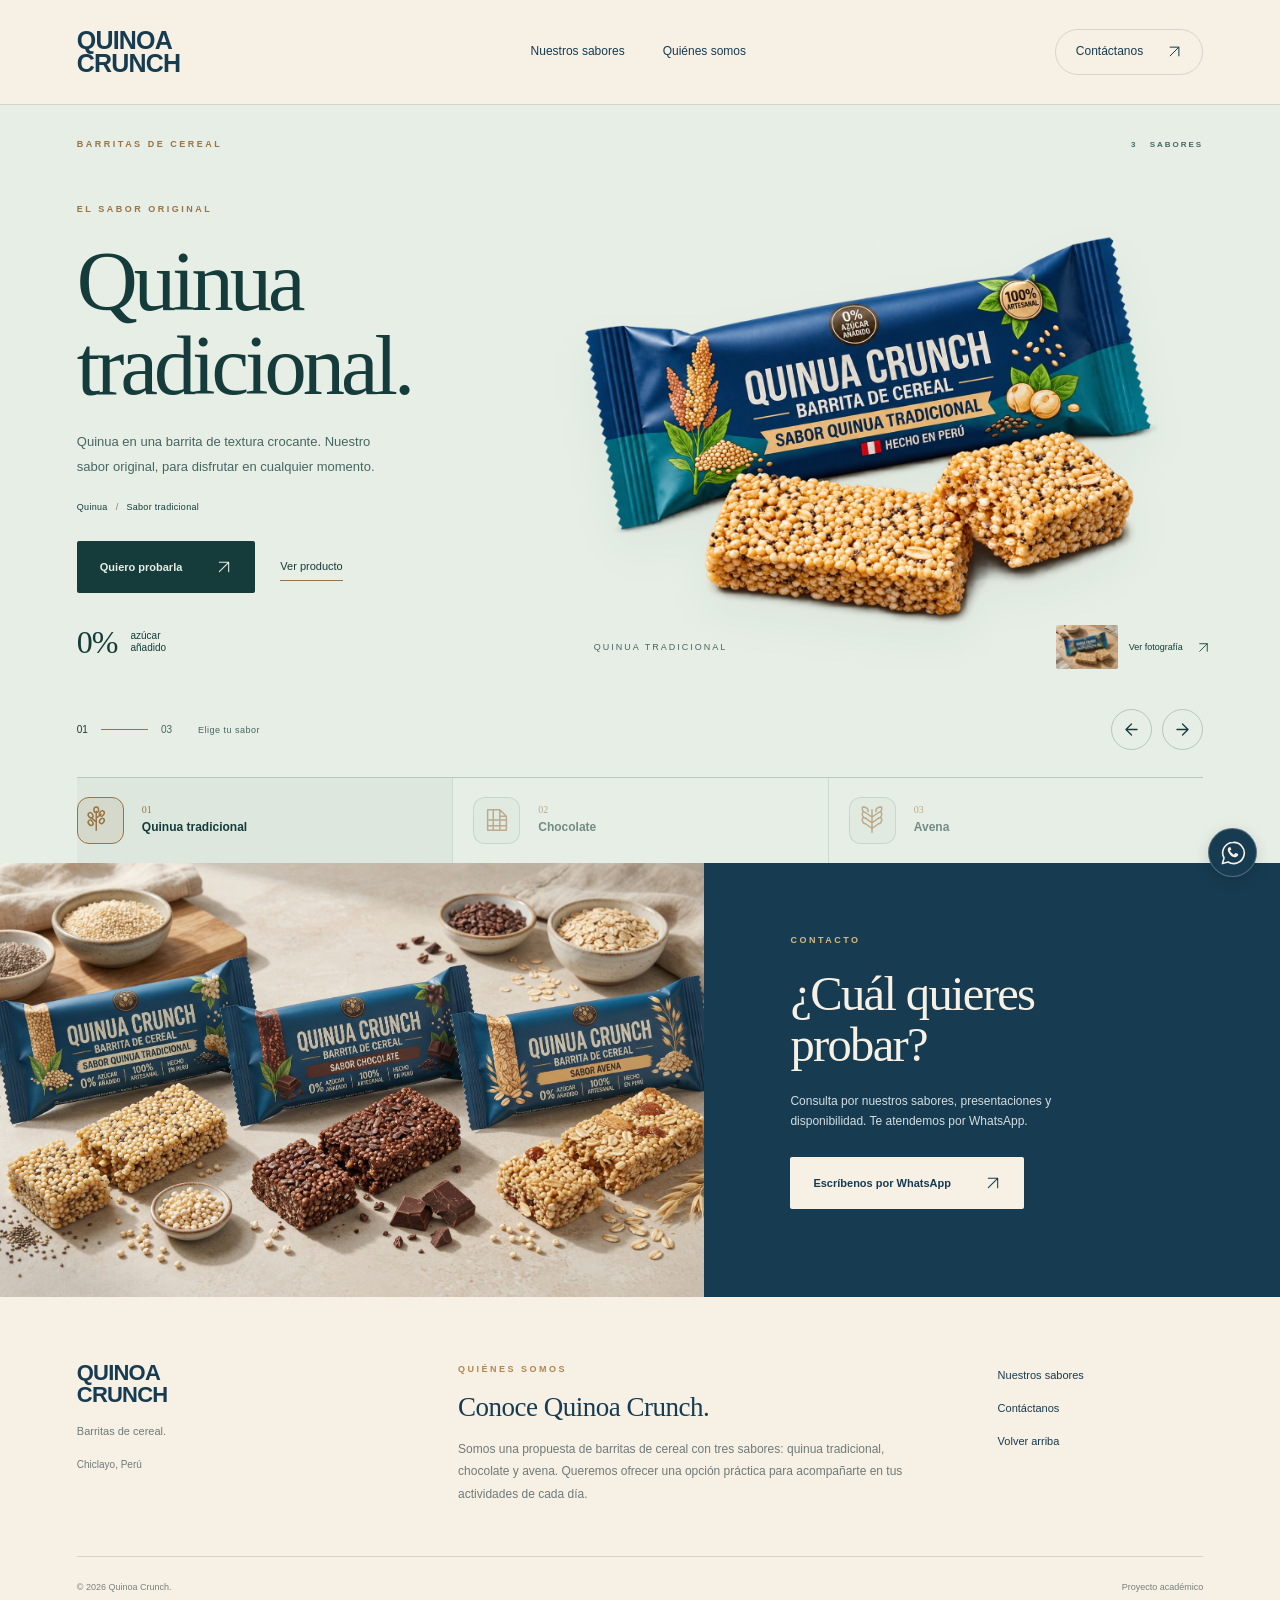
==== index.html @ a34aba6e "source repo import" ====
<!doctype html>
<html lang="es"><head><meta charset="utf-8"><meta name="viewport" content="width=device-width, initial-scale=1"><meta name="theme-color" content="#173b50"><meta name="description" content="Quinoa Crunch: barritas de cereal de quinua tradicional, chocolate y avena. Descubre tu sabor y consulta por WhatsApp."><title>Quinoa Crunch — Barritas de cereal</title><link rel="icon" href="assets/favicon.svg" type="image/svg+xml"><link rel="stylesheet" href="styles.css"><script src="config.js"></script><script defer src="shared.js"></script><script defer src="carousel.js"></script><script defer src="app.js"></script></head>
<body><a class="skip-link" href="#sabores">Ir a los sabores</a><div id="draft-banner" hidden>Vista previa del borrador local <button id="exit-preview">Ver versión publicada</button></div>
<header class="site-header"><a class="brand" href="#inicio" aria-label="Quinoa Crunch, inicio"><span data-brand>Quinoa Crunch</span></a><nav aria-label="Navegación principal"><a href="#sabores">Nuestros sabores</a><a href="#nosotros">Quiénes somos</a></nav><a class="header-contact" href="#contacto">Contáctanos <svg viewBox="0 0 24 24" aria-hidden="true"><path d="M5 19 19 5M5 5h14v14"/></svg></a></header>
<main id="inicio"><section class="showcase" id="sabores" aria-label="Sabores de Quinoa Crunch" aria-roledescription="carrusel" tabindex="0"><div class="showcase-top"><p id="hero-kicker"></p><span class="edition"><span id="collection-count">3</span> <span id="collection-label">SABORES</span></span></div><div class="slide-track" id="slides"></div><div class="showcase-bottom"><div class="slide-status"><span id="slide-current">01</span><span class="status-line"></span><span id="slide-total">03</span><span class="slide-instruction">Elige tu sabor</span></div><div class="carousel-controls"><button id="previous" class="arrow-button" aria-label="Sabor anterior"><svg viewBox="0 0 24 24" aria-hidden="true"><path d="M19 12H5m7-7-7 7 7 7"/></svg></button><button id="next" class="arrow-button" aria-label="Sabor siguiente"><svg viewBox="0 0 24 24" aria-hidden="true"><path d="M5 12h14m-7-7 7 7-7 7"/></svg></button></div></div><div class="flavor-tabs" id="flavor-tabs" role="group" aria-label="Elegir sabor"></div><p class="mobile-hint">Desliza para cambiar de sabor</p><p class="sr-only" id="slide-announcement" aria-live="polite" aria-atomic="true"></p></section>
<section class="contact-section" id="contacto" aria-labelledby="contact-title"><div class="collection-photo"><img id="collection-photo" alt="Los tres sabores de Quinoa Crunch" width="2048" height="1152" loading="lazy"></div><div class="contact-copy"><p class="eyebrow">CONTACTO</p><h2 id="contact-title"></h2><p id="contact-description"></p><button class="button button-cream" id="contact-button"><span id="contact-button-label"></span><svg viewBox="0 0 24 24" aria-hidden="true"><path d="M5 19 19 5M5 5h14v14"/></svg></button><p class="contact-micro" id="contact-micro"></p></div></section></main>
<footer id="nosotros"><div class="footer-top"><div class="footer-brand"><strong data-brand>Quinoa Crunch</strong><p id="footer-tagline"></p><span id="location"></span></div><div class="about-copy"><p class="eyebrow">QUIÉNES SOMOS</p><h2 id="about-title"></h2><p id="about-description"></p></div><div class="footer-links"><a href="#sabores">Nuestros sabores</a><a href="#contacto">Contáctanos</a><a href="#inicio">Volver arriba</a></div></div><div class="footer-bottom"><span id="copyright"></span><span id="demo-note"></span></div></footer>
<button class="whatsapp-float" id="whatsapp-float" aria-label="Consultar por WhatsApp"><svg viewBox="0 0 32 32" aria-hidden="true"><path d="M16 3A12.7 12.7 0 0 0 5 22L3 29l7-2a13 13 0 1 0 6-24Z" fill="none" stroke="currentColor" stroke-width="2"/><path d="M11 9c-2 1-2 4 0 7 2 4 6 6 9 5 2-1 3-3 2-4l-3-1-2 2c-2-1-4-3-5-5l2-1-1-3Z" fill="currentColor"/></svg></button><dialog id="product-dialog" aria-label="Información del producto"><button class="dialog-close" aria-label="Cerrar ventana"><svg viewBox="0 0 24 24" aria-hidden="true"><path d="m6 6 12 12M6 18 18 6"/></svg></button><div id="dialog-content"></div></dialog><div id="toast" role="status" aria-live="polite"></div><noscript><p class="noscript">Activa JavaScript para explorar los sabores. Quinoa Crunch: quinua tradicional, chocolate y avena.</p></noscript></body></html>
---- styles.css ----
:root{--paper:#f6f0e5;--navy:#173b50;--accent:#ae8751;--line:#173b5026;--slide-bg:var(--paper);--slide-ink:var(--navy)}*{box-sizing:border-box}html{scroll-behavior:smooth;scroll-padding-top:20px}body{margin:0;background:var(--paper);color:var(--navy);font:15px/1.65 Arial,Helvetica,sans-serif}h1,h2,p{margin:0}a{color:inherit;text-decoration:none}button,input,textarea{font:inherit}button{color:inherit;cursor:pointer}button,a{-webkit-tap-highlight-color:transparent;touch-action:manipulation}button:focus-visible,a:focus-visible,.showcase:focus-visible{outline:2px solid var(--accent);outline-offset:5px}button:disabled{opacity:.4;cursor:default}img{max-width:100%;display:block}svg{fill:none;stroke:currentColor;stroke-width:1.6;stroke-linecap:round;stroke-linejoin:round}::selection{background:var(--accent);color:var(--paper)}[hidden]{display:none!important}.skip-link{position:fixed;top:-100px;left:20px;z-index:50;background:var(--navy);color:var(--paper);padding:12px}.skip-link:focus{top:10px}.sr-only{position:absolute;overflow:hidden;clip-path:inset(50%);width:1px;height:1px;white-space:nowrap}.site-header{height:105px;display:flex;align-items:center;justify-content:space-between;padding:0 6%;gap:25px;border-bottom:1px solid var(--line)}.brand{font-size:25px;line-height:.94;letter-spacing:-.8px;font-weight:800;max-width:190px;text-transform:uppercase}.brand [data-brand]{display:block;max-width:145px}.brand-logo{max-height:56px;width:auto;max-width:190px;object-fit:contain}.site-header nav{display:flex;gap:38px;font-size:12px}.site-header nav a{padding:10px 0}.site-header nav a:hover{box-shadow:0 1px var(--accent)}.header-contact{display:flex;gap:24px;align-items:center;border:1px solid var(--line);border-radius:30px;padding:12px 20px;font-size:12px}.header-contact:hover{border-color:var(--accent)}.header-contact svg{width:15px;height:15px}.showcase{padding:32px 6% 0;background:var(--slide-bg);color:var(--slide-ink);transition:background .65s,color .4s;overflow:hidden;outline-offset:-4px!important}.showcase-top{display:flex;align-items:center;justify-content:space-between;gap:20px;font-size:9px;letter-spacing:2.5px;font-weight:600}.showcase-top>p{color:var(--accent)}.edition{font-size:8px;color:#70787b;letter-spacing:2px}.edition span{margin-left:15px}.slide-track{display:grid;position:relative;min-height:535px;touch-action:pan-y pinch-zoom}.product-slide{grid-area:1/1;display:grid;grid-template-columns:.8fr 1.2fr;gap:2%;align-items:center;opacity:0;visibility:hidden;pointer-events:none;transform:translateX(28px);transition:opacity .5s,transform .65s cubic-bezier(.2,.7,.2,1),visibility .5s;min-width:0}.product-slide.is-active{opacity:1;visibility:visible;pointer-events:auto;transform:translateX(0);z-index:1}.product-copy{position:relative;z-index:2;padding:38px 0 28px}.eyebrow{font-size:9px;text-transform:uppercase;letter-spacing:2.5px;font-weight:600;color:var(--accent)}.product-copy h1{font:400 clamp(58px,6.6vw,105px)/.99 Georgia,'Times New Roman',serif;letter-spacing:-4px;margin:23px 0}.product-description{font-size:13px;line-height:1.9;max-width:310px;color:#576b72}.tags{display:flex;gap:8px;flex-wrap:wrap;margin:20px 0 26px;font-size:9px;letter-spacing:.3px}.tags span+span:before{content:'/';display:inline-block;margin-right:8px;color:var(--accent)}.product-price{font-size:20px;margin-bottom:15px}.product-actions{display:flex;align-items:center;gap:25px;flex-wrap:wrap}.button{display:inline-flex;align-items:center;justify-content:space-between;gap:34px;padding:16px 22px;border:1px solid transparent;font-size:11px;font-weight:600;border-radius:2px;min-height:49px;transition:transform .2s,background .2s}.button svg{width:16px;height:16px}.button:hover{transform:translateY(-2px)}.button-navy{background:var(--navy);color:var(--paper)}.button-navy:hover{background:#244e65}.detail-button{padding:5px 0;border:0;border-bottom:1px solid var(--accent);background:none;font-size:11px}.sugar-note{display:flex;gap:13px;align-items:center;margin-top:31px;font-size:10px;line-height:1.25}.sugar-note strong{font:400 32px Georgia,serif;letter-spacing:-1px}.sugar-note>span{max-width:80px;white-space:pre-line}.product-art{position:relative;min-width:0;min-height:460px;display:flex;align-items:center;justify-content:center;isolation:isolate}.cutout{width:118%;max-width:none;position:relative;z-index:1;transform:scale(var(--pack-scale));filter:drop-shadow(0 20px 22px #1337490b);user-select:none;pointer-events:none}.art-bottom{position:absolute;bottom:-17px;left:8%;right:-1%;display:flex;justify-content:space-between;gap:10px;align-items:center;z-index:2}.flavor-caption{font-size:9px;letter-spacing:2px;text-transform:uppercase;color:#546b78}.photo-button{display:flex;gap:11px;align-items:center;font-size:9px;background:transparent;border:0;padding:4px 0;text-align:left}.photo-button>img{width:62px;height:44px;object-fit:cover;border-radius:2px}.photo-button>span{display:flex;gap:14px;align-items:center}.photo-button svg{width:13px;height:13px}.photo-button:hover>span{text-decoration:underline;text-underline-offset:4px}.showcase-bottom{display:flex;justify-content:space-between;align-items:center;min-height:76px;padding-bottom:18px;gap:20px}.slide-status{display:flex;align-items:center;gap:13px;font-size:10px}.status-line{width:47px;height:1px;background:var(--accent)}#slide-total{color:#75828a}.slide-instruction{font-size:9px;color:#75828a;letter-spacing:.5px;margin-left:13px}.carousel-controls{display:flex;gap:10px}.arrow-button{width:41px;height:41px;border:1px solid #173b5030;background:transparent;border-radius:50%;display:grid;place-items:center;transition:background .2s}.arrow-button svg{width:19px;height:19px}.arrow-button:hover{background:#173b500b;border-color:var(--accent)}.flavor-tabs{display:grid;grid-template-columns:repeat(var(--product-count,3),minmax(0,1fr));border-top:1px solid var(--line)}.flavor-tab{display:flex;align-items:center;gap:18px;padding:24px 20px;background:transparent;border:0;color:inherit;position:relative;text-align:left;min-width:0;border-bottom:2px solid transparent;opacity:.55;transition:opacity .2s}.flavor-tab:first-child{padding-left:0}.flavor-tab+.flavor-tab{border-left:1px solid var(--line)}.flavor-tab.is-active{border-bottom-color:var(--accent);opacity:1}.flavor-tab:hover{opacity:1}.tab-number{font:16px Georgia,serif;color:var(--accent)}.tab-name{font-size:12px;font-weight:600}.tab-line{height:1px;background:currentColor;width:25px;margin-left:auto;opacity:.4}.mobile-hint{display:none}.contact-section{display:grid;grid-template-columns:1.1fr .9fr;background:var(--navy);color:var(--paper)}.collection-photo{min-height:430px;overflow:hidden}.collection-photo img{width:100%;height:100%;object-fit:cover}.contact-copy{padding:70px 15%;display:flex;flex-direction:column;align-items:flex-start;justify-content:center}.contact-copy .eyebrow{color:#d4b984}.contact-copy h2{font:400 clamp(35px,3.8vw,61px)/1.05 Georgia,serif;letter-spacing:-1.7px;white-space:pre-line;margin:21px 0}.contact-copy>p:not(.eyebrow){font-size:12px;color:#d4dee0;max-width:300px}.button-cream{background:var(--paper);color:var(--navy);margin-top:25px}.contact-copy .contact-micro{font-size:9px!important;opacity:.65;margin-top:18px}footer{padding:65px 6% 25px;background:var(--paper)}.footer-top{display:grid;grid-template-columns:1fr 1.5fr .65fr;gap:65px}.footer-brand strong{font-size:22px;line-height:1;display:block;max-width:140px;text-transform:uppercase;letter-spacing:-.8px}.footer-brand>p{font-size:11px;color:#6f7a7a;max-width:200px;margin-top:16px}.footer-brand>span{display:block;color:#6f7a7a;font-size:10px;margin-top:17px}.about-copy h2{font:400 27px/1.15 Georgia,serif;white-space:pre-line;margin:15px 0;letter-spacing:-.5px}.about-copy>p:last-child{font-size:12px;line-height:1.9;color:#6f7a7a;max-width:450px}.footer-links{display:flex;flex-direction:column;align-items:flex-start;gap:15px;font-size:11px;padding-top:4px}.footer-links a:hover{text-decoration:underline;text-underline-offset:4px}.footer-bottom{display:flex;justify-content:space-between;gap:15px;font-size:9px;color:#79817f;border-top:1px solid var(--line);padding-top:23px;margin-top:50px}.whatsapp-float{position:fixed;bottom:23px;right:23px;background:var(--navy);color:var(--paper);border:1px solid #ffffff40;width:49px;height:49px;border-radius:50%;z-index:10;display:grid;place-items:center;box-shadow:0 4px 15px #0002}.whatsapp-float svg{width:26px;height:26px;stroke:none}.whatsapp-float:hover{transform:translateY(-3px)}dialog{border:0;border-radius:6px;padding:30px;max-width:520px;width:calc(100% - 32px);background:var(--paper);color:var(--navy);max-height:90vh;overflow:auto}dialog::backdrop{background:#102934bf;backdrop-filter:blur(5px)}.dialog-close{position:absolute;right:12px;top:12px;width:34px;height:34px;border:1px solid var(--line);background:var(--paper);border-radius:50%;display:grid;place-items:center;z-index:3}.dialog-close svg{width:17px;height:17px}.dialog-image{padding:20px;margin-bottom:25px}.dialog-image img{width:100%;height:230px;object-fit:contain}dialog h2{font:400 37px/1.1 Georgia,serif;letter-spacing:-1px;margin:13px 0 18px}dialog p:not(.eyebrow){font-size:13px;line-height:1.9}dialog .tags{font-size:10px}.photo-dialog{max-width:1000px;padding:0}.full-photo{width:100%;height:auto;max-height:77vh;object-fit:contain}.photo-caption{padding:12px 20px;font-size:11px!important}#toast{position:fixed;left:50%;bottom:25px;transform:translate(-50%,15px);padding:14px 22px;background:var(--navy);color:var(--paper);font-size:12px;border-radius:5px;z-index:30;max-width:80%;opacity:0;pointer-events:none;transition:.2s}#toast.visible{opacity:1;transform:translate(-50%,0)}#draft-banner{font-size:11px;background:#f7dfae;text-align:center;padding:10px}#draft-banner button{border:0;text-decoration:underline;background:transparent;margin-left:16px}.noscript,.empty-products{padding:50px 6%}.inline-arrow{width:1em;height:1em;vertical-align:-.1em;display:inline-block}
@media(min-width:1650px){.site-header,.showcase,footer{padding-left:max(6%,calc((100vw - 1450px)/2));padding-right:max(6%,calc((100vw - 1450px)/2))}.slide-track{min-height:650px}.product-art{min-height:570px}}
@media(max-width:1050px){.site-header{height:90px}.showcase{padding-top:25px}.slide-track{min-height:510px}.product-copy h1{font-size:7.4vw;letter-spacing:-3px}.product-art{min-height:400px}.product-description{max-width:270px;font-size:12px}.product-actions{gap:18px}.button{padding:14px 18px;gap:20px;font-size:10px}.art-bottom{left:2%;bottom:-12px}.flavor-caption{font-size:8px;letter-spacing:1px}.photo-button{font-size:8px;gap:6px}.photo-button>img{width:45px;height:35px}.photo-button>span{gap:6px}.footer-top{gap:35px}.contact-copy{padding:50px 12%}.contact-copy h2{font-size:40px}.collection-photo{min-height:390px}}
@media(max-width:700px){.site-header{padding:0 6%;height:81px;gap:15px}.brand{font-size:21px;max-width:130px;letter-spacing:-.7px}.brand [data-brand]{max-width:122px}.brand-logo{max-height:45px;max-width:130px}.site-header nav{display:none}.header-contact{padding:10px 14px;font-size:10px;gap:15px}.header-contact svg{width:13px;height:13px}.showcase{padding:23px 6% 0}.showcase-top{font-size:8px;letter-spacing:1.8px}.edition{font-size:7px;letter-spacing:1px}.edition span{margin-left:7px}.slide-track{min-height:0;margin-top:7px}.product-slide{grid-template-columns:1fr;grid-template-rows:auto auto;gap:0;align-content:start}.product-copy{display:contents}.product-label{grid-column:1;grid-row:1;align-self:start;margin-top:21px;font-size:8px;letter-spacing:2px}.product-copy h1{grid-row:2;font-size:clamp(45px,13vw,74px);letter-spacing:-2px;margin:10px 0 0;line-height:.98}.product-art{grid-row:3;height:255px;min-height:0;grid-column:1;align-self:start;margin:6px 0 18px}.cutout{width:112%;max-height:290px;object-fit:contain}.art-bottom{bottom:-14px;left:0;right:0}.flavor-caption{font-size:7px;letter-spacing:1.3px}.photo-button>img{width:36px;height:26px}.photo-button{font-size:8px;gap:8px}.product-description{grid-row:4;max-width:none;font-size:12px;line-height:1.8;margin-top:15px}.tags{grid-row:5;font-size:8px;margin:13px 0 18px;gap:7px}.product-actions{grid-row:7;gap:22px;margin:0 0 12px}.product-price{grid-row:6;margin-bottom:13px;font-size:17px}.sugar-note{grid-row:8;margin-top:4px;gap:10px;font-size:9px;margin-bottom:15px}.sugar-note strong{font-size:25px}.sugar-note>span{max-width:none;white-space:normal}.button{font-size:11px;min-height:45px;padding:13px 17px;gap:25px}.detail-button{font-size:10px}.showcase-bottom{min-height:65px;padding:7px 0 15px}.slide-status{font-size:9px;gap:10px}.slide-instruction{font-size:8px;margin-left:4px}.status-line{width:30px}.arrow-button{width:34px;height:34px}.arrow-button svg{width:16px;height:16px}.carousel-controls{gap:8px}.flavor-tab{padding:18px 10px;gap:9px;flex-direction:column;align-items:flex-start;line-height:1.3}.flavor-tab:first-child{padding-left:0}.tab-number{font-size:13px}.tab-name{font-size:10px;white-space:normal;max-width:110px}.tab-line{display:none}.mobile-hint{display:block;text-align:center;font-size:8px;letter-spacing:.6px;color:#7c8582;margin:12px 0 16px}.contact-section{display:flex;flex-direction:column}.collection-photo{min-height:0;height:240px}.contact-copy{padding:42px 7% 45px}.contact-copy h2{font-size:40px}.contact-copy>p:not(.eyebrow){font-size:12px;max-width:330px}.button-cream{margin-top:21px}.contact-copy .contact-micro{margin-top:15px}footer{padding:45px 6% 25px}.footer-top{grid-template-columns:1fr;gap:32px}.footer-brand strong{max-width:none;font-size:23px}.footer-brand>p{font-size:10px;max-width:none;margin-top:12px}.footer-brand>span{margin-top:11px}.about-copy h2{font-size:27px}.about-copy>p:last-child{font-size:11px}.footer-links{flex-direction:row;gap:25px;flex-wrap:wrap;font-size:10px}.footer-bottom{flex-direction:column;gap:9px;margin-top:33px;padding-top:20px;font-size:8px}.whatsapp-float{width:44px;height:44px;right:15px;bottom:15px}.whatsapp-float svg{width:24px;height:24px}dialog{padding:23px}.dialog-image img{height:170px}dialog h2{font-size:30px}#toast{bottom:75px;max-width:88%;width:max-content;font-size:11px}.photo-dialog{padding:0}}
@media(prefers-reduced-motion:reduce){html{scroll-behavior:auto}*,*:before,*:after{transition:none!important;animation:none!important}}.motion-off *{transition:none!important;animation:none!important}
.cutout{height:480px;object-fit:contain}
@media(max-width:1050px){.cutout{height:420px}}
@media(max-width:700px){.cutout{height:255px;max-height:260px}}
@media(max-width:700px){.whatsapp-float{display:none}}
/* Paleta propia de cada sabor y controles del carrusel. */
.showcase{--slide-accent:var(--accent);--line:color-mix(in srgb,var(--slide-ink) 22%,transparent)}
.showcase .eyebrow,.showcase-top>p,.tab-number{color:var(--slide-accent)}
.product-description,.edition,.flavor-caption,#slide-total,.slide-instruction,.mobile-hint{color:var(--slide-ink);opacity:.76}
.showcase .button-navy{background:var(--slide-ink);color:var(--slide-bg)}
.showcase .detail-button{border-bottom-color:var(--slide-accent)}
.status-line{background:var(--slide-accent)}
.showcase .tags span+span:before{color:var(--slide-accent)}
.arrow-button{border-color:var(--line)}
.arrow-button:hover{background:color-mix(in srgb,var(--slide-ink) 8%,transparent);border-color:var(--slide-accent)}
.edition>span{margin-left:0}.edition>span+span{margin-left:8px}
.flavor-tab,.flavor-tab.is-active{border-bottom:0;padding-top:19px;padding-bottom:19px}
.flavor-tab.is-active{background:color-mix(in srgb,var(--slide-ink) 4%,transparent)}
.tab-icon{display:grid;place-items:center;width:47px;height:47px;flex-shrink:0;border:1px solid var(--line);border-radius:12px;color:var(--slide-accent);background:color-mix(in srgb,var(--slide-ink) 4%,transparent)}
.flavor-tab.is-active .tab-icon{border-color:var(--slide-accent);background:color-mix(in srgb,var(--slide-accent) 12%,transparent)}
.flavor-icon{width:30px;height:30px}.tab-copy{display:flex;flex-direction:column;gap:3px}.tab-number{font-size:10px}.tab-name{font-size:12px}
.product-art{height:460px;min-height:460px}.cutout{width:92%;height:auto;max-height:none;object-fit:contain}


.carousel-controls{align-items:center}.showcase-bottom{gap:15px}
@media(min-width:1650px){.product-art{height:570px;min-height:570px}}
@media(max-width:1050px){.product-art{height:400px;min-height:400px}}
@media(max-width:700px){.product-art{height:255px;min-height:0}.cutout{width:88%;height:auto;max-height:none}.flavor-tab{padding:15px 9px;flex-direction:row;gap:7px;align-items:center}.tab-icon{width:30px;height:35px;flex-shrink:0;border-radius:8px}.flavor-icon{height:24px;width:23px}.tab-name{font-size:9px}.tab-number{font-size:8px}.tab-copy{gap:3px}.slide-instruction{display:none}.carousel-controls{gap:7px}.flavor-tab:first-child{padding-left:7px}}
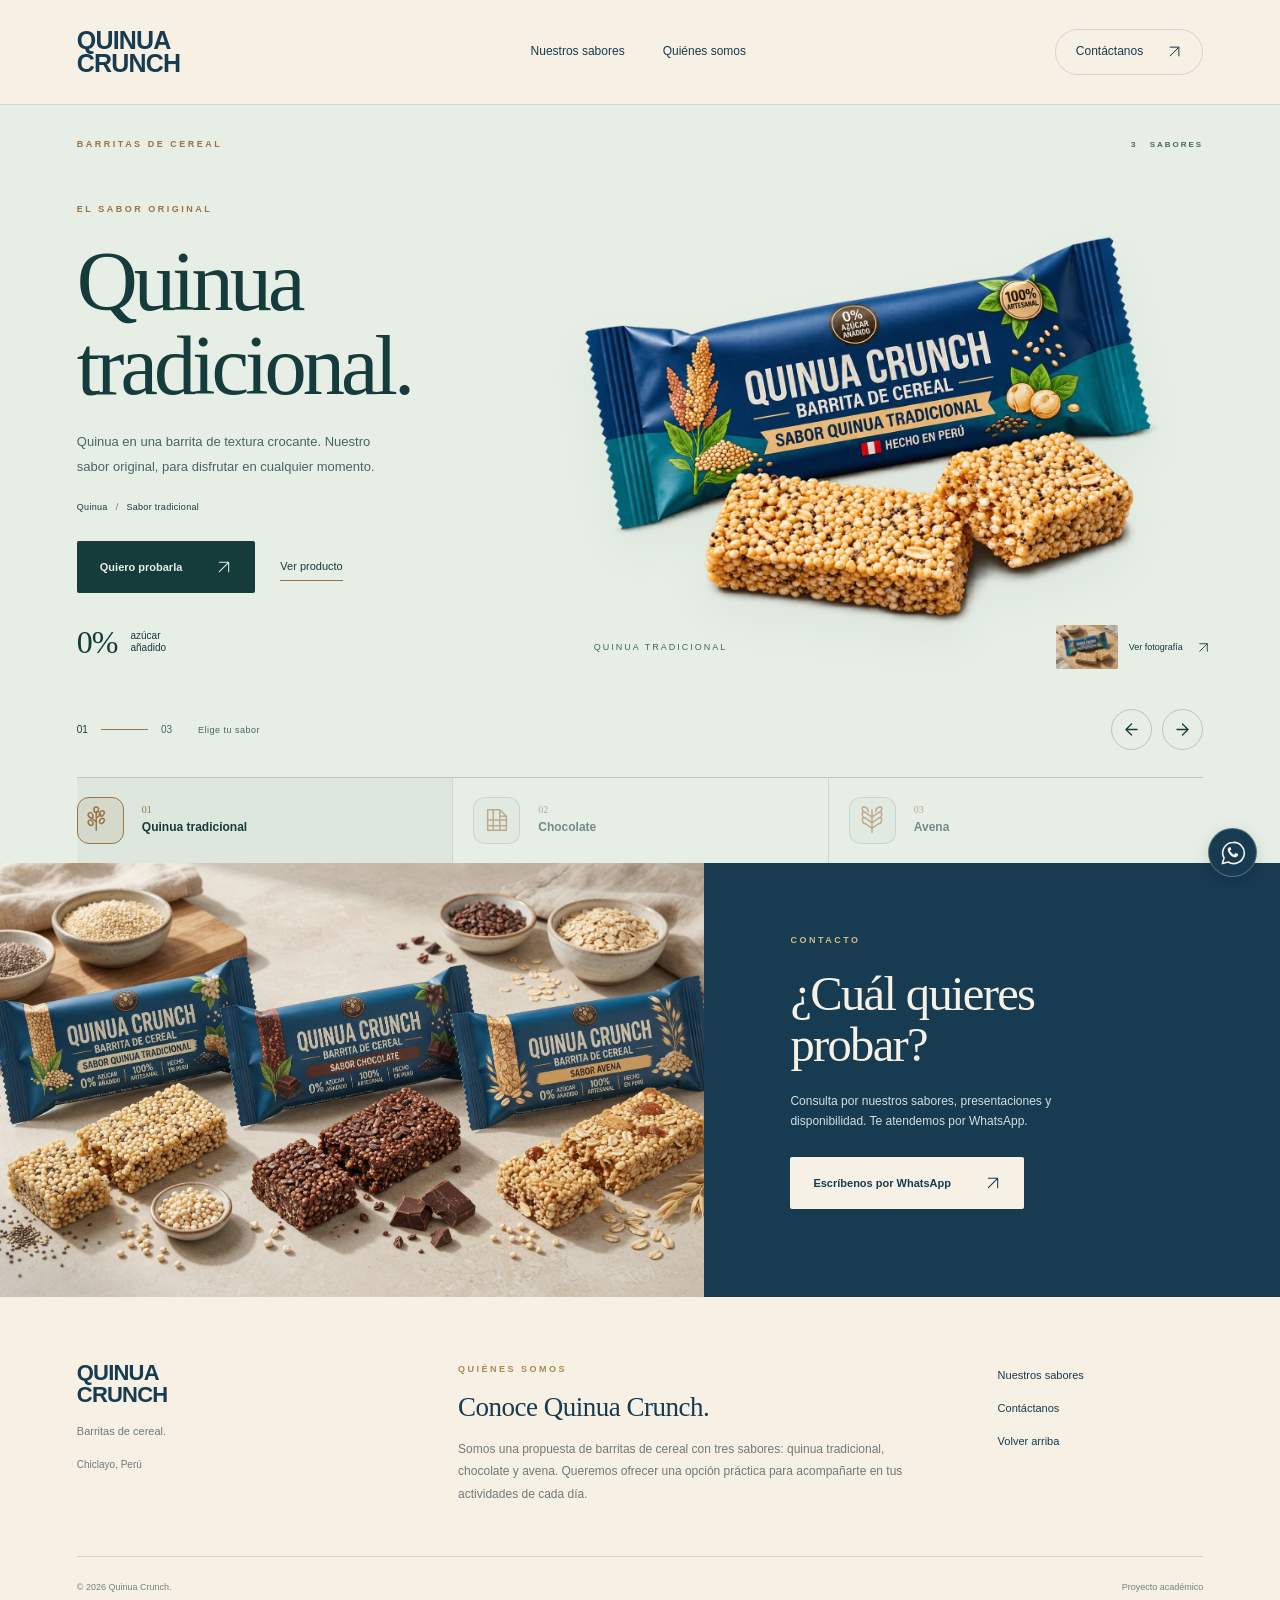
==== commit 2c8595e6: "Add files via upload" ====
--- a/index.html
+++ b/index.html
@@ -1,8 +1,8 @@
 <!doctype html>
-<html lang="es"><head><meta charset="utf-8"><meta name="viewport" content="width=device-width, initial-scale=1"><meta name="theme-color" content="#173b50"><meta name="description" content="Quinoa Crunch: barritas de cereal de quinua tradicional, chocolate y avena. Descubre tu sabor y consulta por WhatsApp."><title>Quinoa Crunch — Barritas de cereal</title><link rel="icon" href="assets/favicon.svg" type="image/svg+xml"><link rel="stylesheet" href="styles.css"><script src="config.js"></script><script defer src="shared.js"></script><script defer src="carousel.js"></script><script defer src="app.js"></script></head>
+<html lang="es"><head><meta charset="utf-8"><meta name="viewport" content="width=device-width, initial-scale=1"><meta name="theme-color" content="#173b50"><meta name="description" content="Quinua Crunch: barritas de cereal de quinua tradicional, chocolate y avena. Descubre tu sabor y consulta por WhatsApp."><title>Quinua Crunch — Barritas de cereal</title><link rel="icon" href="assets/favicon.svg" type="image/svg+xml"><link rel="stylesheet" href="styles.css"><script src="config.js"></script><script defer src="shared.js?v=5"></script><script defer src="carousel.js"></script><script defer src="app.js"></script></head>
 <body><a class="skip-link" href="#sabores">Ir a los sabores</a><div id="draft-banner" hidden>Vista previa del borrador local <button id="exit-preview">Ver versión publicada</button></div>
-<header class="site-header"><a class="brand" href="#inicio" aria-label="Quinoa Crunch, inicio"><span data-brand>Quinoa Crunch</span></a><nav aria-label="Navegación principal"><a href="#sabores">Nuestros sabores</a><a href="#nosotros">Quiénes somos</a></nav><a class="header-contact" href="#contacto">Contáctanos <svg viewBox="0 0 24 24" aria-hidden="true"><path d="M5 19 19 5M5 5h14v14"/></svg></a></header>
-<main id="inicio"><section class="showcase" id="sabores" aria-label="Sabores de Quinoa Crunch" aria-roledescription="carrusel" tabindex="0"><div class="showcase-top"><p id="hero-kicker"></p><span class="edition"><span id="collection-count">3</span> <span id="collection-label">SABORES</span></span></div><div class="slide-track" id="slides"></div><div class="showcase-bottom"><div class="slide-status"><span id="slide-current">01</span><span class="status-line"></span><span id="slide-total">03</span><span class="slide-instruction">Elige tu sabor</span></div><div class="carousel-controls"><button id="previous" class="arrow-button" aria-label="Sabor anterior"><svg viewBox="0 0 24 24" aria-hidden="true"><path d="M19 12H5m7-7-7 7 7 7"/></svg></button><button id="next" class="arrow-button" aria-label="Sabor siguiente"><svg viewBox="0 0 24 24" aria-hidden="true"><path d="M5 12h14m-7-7 7 7-7 7"/></svg></button></div></div><div class="flavor-tabs" id="flavor-tabs" role="group" aria-label="Elegir sabor"></div><p class="mobile-hint">Desliza para cambiar de sabor</p><p class="sr-only" id="slide-announcement" aria-live="polite" aria-atomic="true"></p></section>
-<section class="contact-section" id="contacto" aria-labelledby="contact-title"><div class="collection-photo"><img id="collection-photo" alt="Los tres sabores de Quinoa Crunch" width="2048" height="1152" loading="lazy"></div><div class="contact-copy"><p class="eyebrow">CONTACTO</p><h2 id="contact-title"></h2><p id="contact-description"></p><button class="button button-cream" id="contact-button"><span id="contact-button-label"></span><svg viewBox="0 0 24 24" aria-hidden="true"><path d="M5 19 19 5M5 5h14v14"/></svg></button><p class="contact-micro" id="contact-micro"></p></div></section></main>
-<footer id="nosotros"><div class="footer-top"><div class="footer-brand"><strong data-brand>Quinoa Crunch</strong><p id="footer-tagline"></p><span id="location"></span></div><div class="about-copy"><p class="eyebrow">QUIÉNES SOMOS</p><h2 id="about-title"></h2><p id="about-description"></p></div><div class="footer-links"><a href="#sabores">Nuestros sabores</a><a href="#contacto">Contáctanos</a><a href="#inicio">Volver arriba</a></div></div><div class="footer-bottom"><span id="copyright"></span><span id="demo-note"></span></div></footer>
-<button class="whatsapp-float" id="whatsapp-float" aria-label="Consultar por WhatsApp"><svg viewBox="0 0 32 32" aria-hidden="true"><path d="M16 3A12.7 12.7 0 0 0 5 22L3 29l7-2a13 13 0 1 0 6-24Z" fill="none" stroke="currentColor" stroke-width="2"/><path d="M11 9c-2 1-2 4 0 7 2 4 6 6 9 5 2-1 3-3 2-4l-3-1-2 2c-2-1-4-3-5-5l2-1-1-3Z" fill="currentColor"/></svg></button><dialog id="product-dialog" aria-label="Información del producto"><button class="dialog-close" aria-label="Cerrar ventana"><svg viewBox="0 0 24 24" aria-hidden="true"><path d="m6 6 12 12M6 18 18 6"/></svg></button><div id="dialog-content"></div></dialog><div id="toast" role="status" aria-live="polite"></div><noscript><p class="noscript">Activa JavaScript para explorar los sabores. Quinoa Crunch: quinua tradicional, chocolate y avena.</p></noscript></body></html>
+<header class="site-header"><a class="brand" href="#inicio" aria-label="Quinua Crunch, inicio"><span data-brand>Quinua Crunch</span></a><nav aria-label="Navegación principal"><a href="#sabores">Nuestros sabores</a><a href="#nosotros">Quiénes somos</a></nav><a class="header-contact" href="#contacto">Contáctanos <svg viewBox="0 0 24 24" aria-hidden="true"><path d="M5 19 19 5M5 5h14v14"/></svg></a></header>
+<main id="inicio"><section class="showcase" id="sabores" aria-label="Sabores de Quinua Crunch" aria-roledescription="carrusel" tabindex="0"><div class="showcase-top"><p id="hero-kicker"></p><span class="edition"><span id="collection-count">3</span> <span id="collection-label">SABORES</span></span></div><div class="slide-track" id="slides"></div><div class="showcase-bottom"><div class="slide-status"><span id="slide-current">01</span><span class="status-line"></span><span id="slide-total">03</span><span class="slide-instruction">Elige tu sabor</span></div><div class="carousel-controls"><button id="previous" class="arrow-button" aria-label="Sabor anterior"><svg viewBox="0 0 24 24" aria-hidden="true"><path d="M19 12H5m7-7-7 7 7 7"/></svg></button><button id="next" class="arrow-button" aria-label="Sabor siguiente"><svg viewBox="0 0 24 24" aria-hidden="true"><path d="M5 12h14m-7-7 7 7-7 7"/></svg></button></div></div><div class="flavor-tabs" id="flavor-tabs" role="group" aria-label="Elegir sabor"></div><p class="mobile-hint">Desliza para cambiar de sabor</p><p class="sr-only" id="slide-announcement" aria-live="polite" aria-atomic="true"></p></section>
+<section class="contact-section" id="contacto" aria-labelledby="contact-title"><div class="collection-photo"><img id="collection-photo" alt="Los tres sabores de Quinua Crunch" width="2048" height="1152" loading="lazy"></div><div class="contact-copy"><p class="eyebrow">CONTACTO</p><h2 id="contact-title"></h2><p id="contact-description"></p><button class="button button-cream" id="contact-button"><span id="contact-button-label"></span><svg viewBox="0 0 24 24" aria-hidden="true"><path d="M5 19 19 5M5 5h14v14"/></svg></button><p class="contact-micro" id="contact-micro"></p></div></section></main>
+<footer id="nosotros"><div class="footer-top"><div class="footer-brand"><strong data-brand>Quinua Crunch</strong><p id="footer-tagline"></p><span id="location"></span></div><div class="about-copy"><p class="eyebrow">QUIÉNES SOMOS</p><h2 id="about-title"></h2><p id="about-description"></p></div><div class="footer-links"><a href="#sabores">Nuestros sabores</a><a href="#contacto">Contáctanos</a><a href="#inicio">Volver arriba</a></div></div><div class="footer-bottom"><span id="copyright"></span><span id="demo-note"></span></div></footer>
+<button class="whatsapp-float" id="whatsapp-float" aria-label="Consultar por WhatsApp"><svg viewBox="0 0 32 32" aria-hidden="true"><path d="M16 3A12.7 12.7 0 0 0 5 22L3 29l7-2a13 13 0 1 0 6-24Z" fill="none" stroke="currentColor" stroke-width="2"/><path d="M11 9c-2 1-2 4 0 7 2 4 6 6 9 5 2-1 3-3 2-4l-3-1-2 2c-2-1-4-3-5-5l2-1-1-3Z" fill="currentColor"/></svg></button><dialog id="product-dialog" aria-label="Información del producto"><button class="dialog-close" aria-label="Cerrar ventana"><svg viewBox="0 0 24 24" aria-hidden="true"><path d="m6 6 12 12M6 18 18 6"/></svg></button><div id="dialog-content"></div></dialog><div id="toast" role="status" aria-live="polite"></div><noscript><p class="noscript">Activa JavaScript para explorar los sabores. Quinua Crunch: quinua tradicional, chocolate y avena.</p></noscript></body></html>
